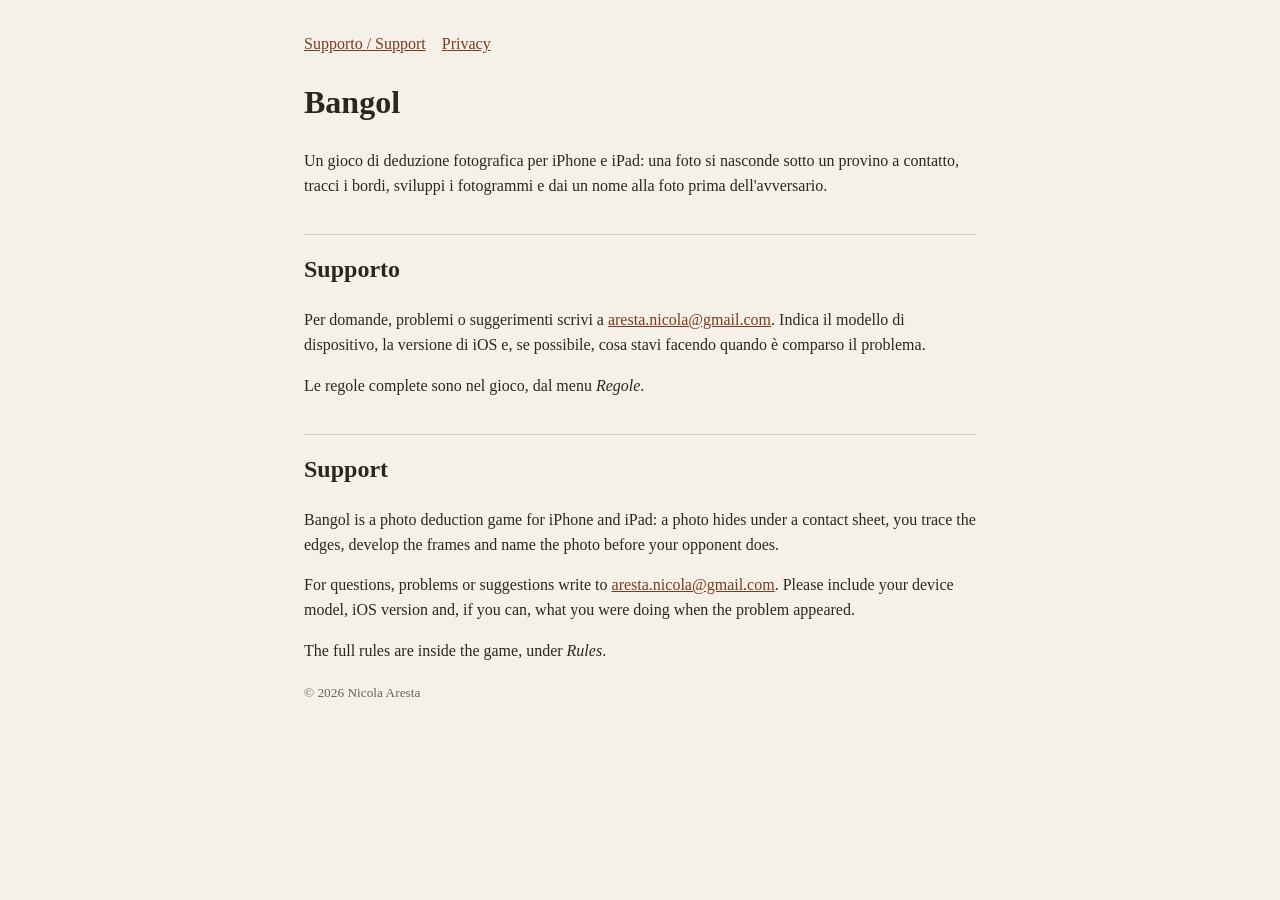
==== index.html @ 0ff01e66 "Bangol support and privacy pages" ====
<!doctype html><html lang="it"><head><meta charset="utf-8"><meta name="viewport" content="width=device-width,initial-scale=1"><title>Bangol – Supporto / Support</title><link rel="stylesheet" href="style.css"></head><body>
<nav><a href="index.html">Supporto / Support</a><a href="privacy.html">Privacy</a></nav>
<h1>Bangol</h1>
<p>Un gioco di deduzione fotografica per iPhone e iPad: una foto si nasconde sotto un provino a contatto, tracci i bordi, sviluppi i fotogrammi e dai un nome alla foto prima dell'avversario.</p>
<h2>Supporto</h2>
<p>Per domande, problemi o suggerimenti scrivi a <a href="mailto:aresta.nicola@gmail.com?subject=Bangol">aresta.nicola@gmail.com</a>. Indica il modello di dispositivo, la versione di iOS e, se possibile, cosa stavi facendo quando è comparso il problema.</p>
<p>Le regole complete sono nel gioco, dal menu <em>Regole</em>.</p>
<h2>Support</h2>
<p>Bangol is a photo deduction game for iPhone and iPad: a photo hides under a contact sheet, you trace the edges, develop the frames and name the photo before your opponent does.</p>
<p>For questions, problems or suggestions write to <a href="mailto:aresta.nicola@gmail.com?subject=Bangol">aresta.nicola@gmail.com</a>. Please include your device model, iOS version and, if you can, what you were doing when the problem appeared.</p>
<p>The full rules are inside the game, under <em>Rules</em>.</p>
<p><small>© 2026 Nicola Aresta</small></p>
</body></html>
---- style.css ----
body{max-width:42rem;margin:2rem auto;padding:0 1rem;font-family:-apple-system,Georgia,serif;line-height:1.55;color:#2b2622;background:#f6f1e8}
h1,h2{font-weight:600}h2{margin-top:2.2rem;border-top:1px solid #d9cfc0;padding-top:1rem}
a{color:#7a3b1e}nav a{margin-right:1rem}small{color:#6b625a}
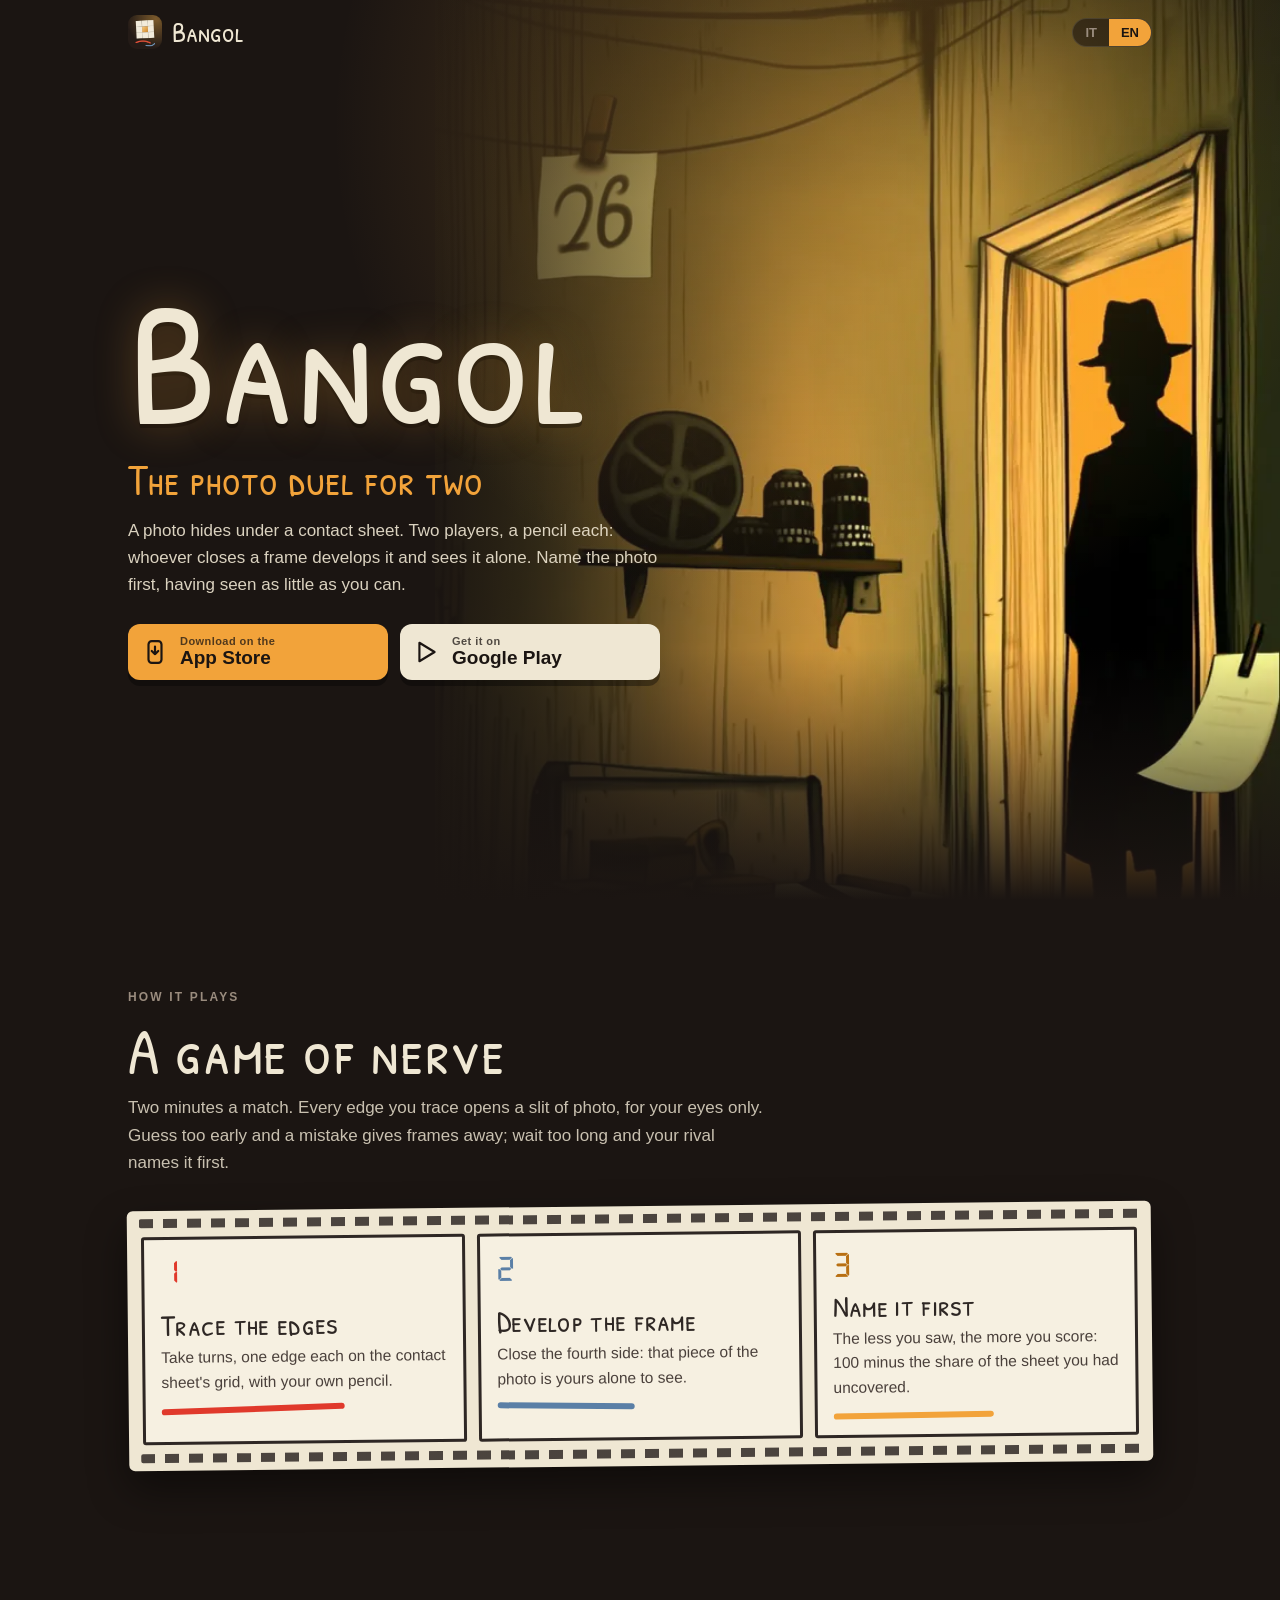
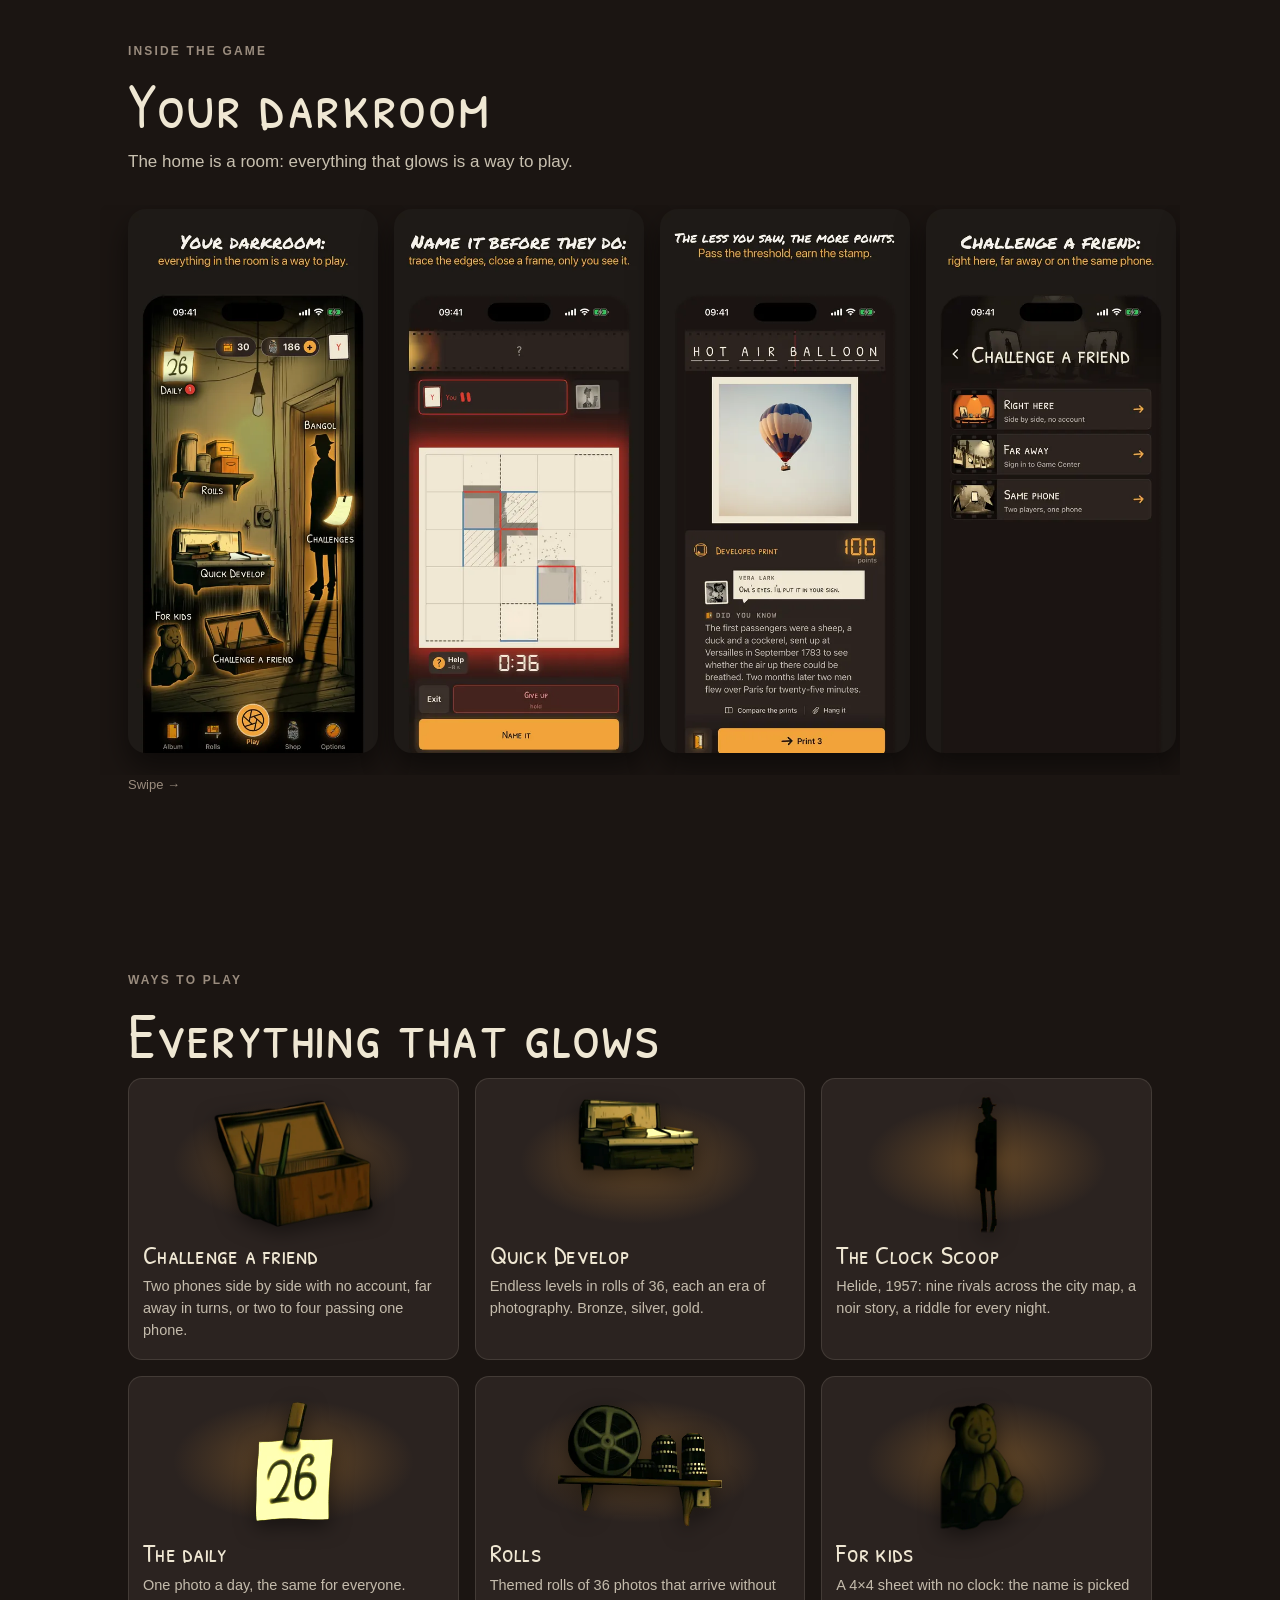
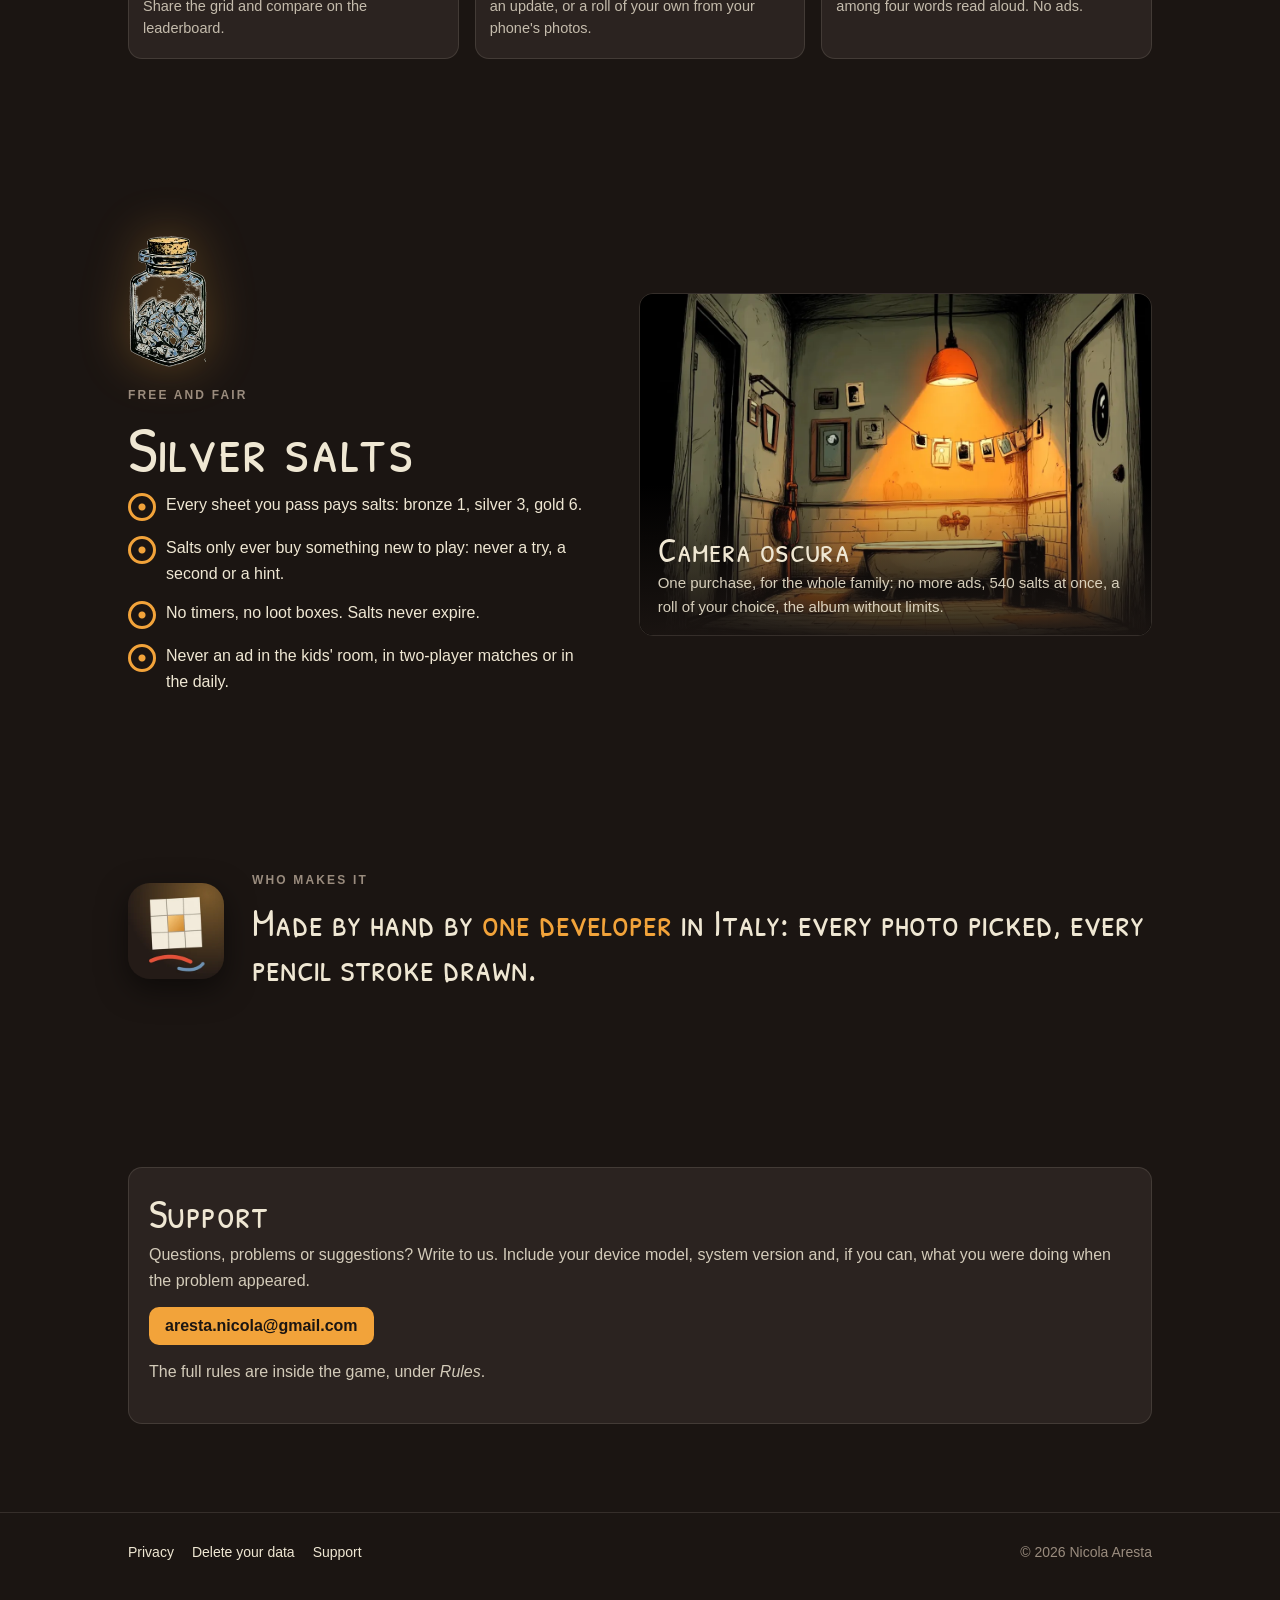
==== commit 934e82a8: "Redesign the site in the game's darkroom style: a landing page, the same look for every page Co-Auth" ====
--- a/index.html
+++ b/index.html
@@ -1,13 +1,211 @@
-<!doctype html><html lang="it"><head><meta charset="utf-8"><meta name="viewport" content="width=device-width,initial-scale=1"><title>Bangol – Supporto / Support</title><link rel="stylesheet" href="style.css"></head><body>
-<nav><a href="index.html">Supporto / Support</a><a href="privacy.html">Privacy</a></nav>
-<h1>Bangol</h1>
-<p>Un gioco di deduzione fotografica per iPhone e iPad: una foto si nasconde sotto un provino a contatto, tracci i bordi, sviluppi i fotogrammi e dai un nome alla foto prima dell'avversario.</p>
-<h2>Supporto</h2>
-<p>Per domande, problemi o suggerimenti scrivi a <a href="mailto:aresta.nicola@gmail.com?subject=Bangol">aresta.nicola@gmail.com</a>. Indica il modello di dispositivo, la versione di iOS e, se possibile, cosa stavi facendo quando è comparso il problema.</p>
-<p>Le regole complete sono nel gioco, dal menu <em>Regole</em>.</p>
-<h2>Support</h2>
-<p>Bangol is a photo deduction game for iPhone and iPad: a photo hides under a contact sheet, you trace the edges, develop the frames and name the photo before your opponent does.</p>
-<p>For questions, problems or suggestions write to <a href="mailto:aresta.nicola@gmail.com?subject=Bangol">aresta.nicola@gmail.com</a>. Please include your device model, iOS version and, if you can, what you were doing when the problem appeared.</p>
-<p>The full rules are inside the game, under <em>Rules</em>.</p>
-<p><small>© 2026 Nicola Aresta</small></p>
-</body></html>
+<!doctype html>
+<html lang="it">
+<head>
+<meta charset="utf-8">
+<meta name="viewport" content="width=device-width,initial-scale=1,viewport-fit=cover">
+<title>Bangol – Il duello foto a due</title>
+<meta name="description" content="Bangol: una foto sotto un provino a contatto, due giocatori, una matita a testa. Nominala per primo, vedendone il meno possibile. Per iPhone, iPad e Android.">
+<meta name="theme-color" content="#1B1512">
+<meta property="og:title" content="Bangol – Il duello foto a due">
+<meta property="og:description" content="Una foto sotto un provino a contatto: nominala per primo, vedendone il meno possibile.">
+<meta property="og:image" content="https://nicobass86.github.io/bangol-site/img/og.jpg">
+<meta property="og:type" content="website">
+<meta name="twitter:card" content="summary_large_image">
+<meta name="apple-itunes-app" content="app-id=6811360804">
+<link rel="icon" type="image/png" href="favicon.png">
+<link rel="apple-touch-icon" href="apple-touch-icon.png">
+<link rel="preload" href="fonts/PatrickHandSC-Regular.woff2" as="font" type="font/woff2" crossorigin>
+<link rel="stylesheet" href="style.css">
+<script>
+// Italian first; an English browser, #en or the switch shows the English.
+(function () {
+  var en = location.hash === "#en";
+  try { var s = localStorage.getItem("lang"); if (s) en = s === "en"; else if (!en) en = !/^it\b/i.test(navigator.language || "it"); } catch (e) {}
+  if (en) { document.documentElement.classList.add("en"); document.documentElement.lang = "en"; }
+})();
+function setLang(l) {
+  document.documentElement.classList.toggle("en", l === "en");
+  document.documentElement.lang = l;
+  try { localStorage.setItem("lang", l); } catch (e) {}
+}
+</script>
+</head>
+<body class="i18n">
+
+<header class="top">
+  <div class="wrap">
+    <a class="brand" href="#"><img src="img/icon.webp" alt="" width="34" height="34">Bangol</a>
+    <div class="lang" role="group" aria-label="Lingua / Language">
+      <button type="button" data-l="it" onclick="setLang('it')">IT</button>
+      <button type="button" data-l="en" onclick="setLang('en')">EN</button>
+    </div>
+  </div>
+</header>
+
+<main>
+<section class="hero" aria-labelledby="title">
+  <div class="art" role="img" aria-label="La stanza di Bangol: una camera oscura disegnata a matita, con la lampada accesa"></div>
+  <div class="glow" aria-hidden="true"></div>
+  <div class="wrap">
+    <h1 id="title">Bangol</h1>
+    <p class="tagline"><span lang="it">Il duello foto a due</span><span lang="en">The photo duel for two</span></p>
+    <p class="lede">
+      <span lang="it">Una foto si nasconde sotto un provino a contatto. Due giocatori, una matita a testa: chi chiude un fotogramma lo sviluppa e lo vede solo lui. Dai un nome alla foto per primo, avendone visto il meno possibile.</span>
+      <span lang="en">A photo hides under a contact sheet. Two players, a pencil each: whoever closes a frame develops it and sees it alone. Name the photo first, having seen as little as you can.</span>
+    </p>
+    <div class="stores">
+      <a class="store amber" href="https://apps.apple.com/app/id6811360804">
+        <svg viewBox="0 0 24 24" aria-hidden="true"><rect x="6" y="2" width="12" height="20" rx="3" fill="none" stroke="currentColor" stroke-width="2"/><path d="M12 7v7m-3-3 3 3 3-3" fill="none" stroke="currentColor" stroke-width="2" stroke-linecap="round" stroke-linejoin="round"/></svg>
+        <span><small lang="it">Scarica su</small><small lang="en">Download on the</small><b>App Store</b></span>
+      </a>
+      <a class="store" href="https://play.google.com/store/apps/details?id=com.nixare.bangol">
+        <svg viewBox="0 0 24 24" aria-hidden="true"><path d="M5 3.5v17l14-8.5z" fill="none" stroke="currentColor" stroke-width="2" stroke-linejoin="round"/></svg>
+        <span><small lang="it">Disponibile su</small><small lang="en">Get it on</small><b>Google Play</b></span>
+      </a>
+    </div>
+  </div>
+</section>
+
+<section id="come" aria-labelledby="how">
+  <div class="wrap">
+    <p class="kicker"><span lang="it">Come si gioca</span><span lang="en">How it plays</span></p>
+    <h2 class="section-title" id="how"><span lang="it">Un gioco di nervi</span><span lang="en">A game of nerve</span></h2>
+    <p class="section-lede">
+      <span lang="it">Due minuti a partita. Ogni lato che tracci apre una fessura di foto, solo per i tuoi occhi. Tenta troppo presto e un errore regala fotogrammi; aspetta troppo e la nomina prima l'altro.</span>
+      <span lang="en">Two minutes a match. Every edge you trace opens a slit of photo, for your eyes only. Guess too early and a mistake gives frames away; wait too long and your rival names it first.</span>
+    </p>
+    <div class="sheet">
+      <ol class="frames" role="list" style="list-style:none;margin:0;padding:0">
+        <li class="frame"><span class="n" aria-hidden="true">1</span><div>
+          <h3><span lang="it">Traccia i lati</span><span lang="en">Trace the edges</span></h3>
+          <p><span lang="it">A turno, un lato a testa sulla griglia del provino, con la tua matita.</span><span lang="en">Take turns, one edge each on the contact sheet's grid, with your own pencil.</span></p>
+          <span class="mark r" aria-hidden="true"></span></div></li>
+        <li class="frame"><span class="n" aria-hidden="true">2</span><div>
+          <h3><span lang="it">Sviluppa il fotogramma</span><span lang="en">Develop the frame</span></h3>
+          <p><span lang="it">Chiudi il quarto lato: quel pezzo di foto lo vedi solo tu.</span><span lang="en">Close the fourth side: that piece of the photo is yours alone to see.</span></p>
+          <span class="mark b" aria-hidden="true"></span></div></li>
+        <li class="frame"><span class="n" aria-hidden="true">3</span><div>
+          <h3><span lang="it">Nominala per primo</span><span lang="en">Name it first</span></h3>
+          <p><span lang="it">Meno hai visto, più fai punti: 100 meno la quota di foglio che avevi scoperto.</span><span lang="en">The less you saw, the more you score: 100 minus the share of the sheet you had uncovered.</span></p>
+          <span class="mark a" aria-hidden="true"></span></div></li>
+      </ol>
+    </div>
+  </div>
+</section>
+
+<section aria-labelledby="look">
+  <div class="wrap">
+    <p class="kicker"><span lang="it">Dentro il gioco</span><span lang="en">Inside the game</span></p>
+    <h2 class="section-title" id="look"><span lang="it">La tua camera oscura</span><span lang="en">Your darkroom</span></h2>
+    <p class="section-lede"><span lang="it">La home è una stanza: ogni cosa che brilla è un modo di giocare.</span><span lang="en">The home is a room: everything that glows is a way to play.</span></p>
+    <div class="strip" lang="it" tabindex="0" aria-label="Schermate">
+      <figure><img src="img/shot_it_1.webp" alt="La home: la camera oscura, ogni oggetto un modo di giocare" width="460" height="1000" loading="lazy"></figure>
+      <figure><img src="img/shot_it_3.webp" alt="Una partita: il provino, i lati tracciati, l'orologio" width="460" height="1000" loading="lazy"></figure>
+      <figure><img src="img/shot_it_5.webp" alt="Il risultato: la foto svelata e il punteggio" width="460" height="1000" loading="lazy"></figure>
+      <figure><img src="img/shot_it_2.webp" alt="Sfida un amico: qui accanto, a distanza, stesso telefono" width="460" height="1000" loading="lazy"></figure>
+      <figure><img src="img/shot_it_4.webp" alt="Sviluppo rapido: livelli senza fine in rullini da 36" width="460" height="1000" loading="lazy"></figure>
+      <figure><img src="img/shot_it_6.webp" alt="La storia: la mappa di Helide, nove rivali" width="460" height="1000" loading="lazy"></figure>
+      <figure><img src="img/shot_it_7.webp" alt="Per i piccoli: nessun orologio, quattro parole" width="460" height="1000" loading="lazy"></figure>
+      <figure><img src="img/shot_it_8.webp" alt="Il registro: stampe, record, giorni di fila" width="460" height="1000" loading="lazy"></figure>
+    </div>
+    <div class="strip" lang="en" tabindex="0" aria-label="Screenshots">
+      <figure><img src="img/shot_en_1.webp" alt="The home: the darkroom, every object a way to play" width="460" height="1000" loading="lazy"></figure>
+      <figure><img src="img/shot_en_3.webp" alt="A match: the contact sheet, traced edges, the clock" width="460" height="1000" loading="lazy"></figure>
+      <figure><img src="img/shot_en_5.webp" alt="The result: the photo revealed and the score" width="460" height="1000" loading="lazy"></figure>
+      <figure><img src="img/shot_en_2.webp" alt="Challenge a friend: right here, far away, same phone" width="460" height="1000" loading="lazy"></figure>
+      <figure><img src="img/shot_en_4.webp" alt="Quick Develop: endless levels in rolls of 36" width="460" height="1000" loading="lazy"></figure>
+      <figure><img src="img/shot_en_6.webp" alt="The story: the map of Helide, nine rivals" width="460" height="1000" loading="lazy"></figure>
+      <figure><img src="img/shot_en_7.webp" alt="For kids: no clock, four words" width="460" height="1000" loading="lazy"></figure>
+      <figure><img src="img/shot_en_8.webp" alt="The register: prints, records, streaks" width="460" height="1000" loading="lazy"></figure>
+    </div>
+    <p class="strip-hint" aria-hidden="true"><span lang="it">Scorri →</span><span lang="en">Swipe →</span></p>
+  </div>
+</section>
+
+<section aria-labelledby="modes">
+  <div class="wrap">
+    <p class="kicker"><span lang="it">I modi di giocare</span><span lang="en">Ways to play</span></p>
+    <h2 class="section-title" id="modes"><span lang="it">Ogni cosa che brilla</span><span lang="en">Everything that glows</span></h2>
+    <div class="modes">
+      <article class="mode"><div class="pic"><img src="img/obj_friend.webp" alt="" loading="lazy"></div>
+        <h3><span lang="it">Sfida un amico</span><span lang="en">Challenge a friend</span></h3>
+        <p><span lang="it">Due telefoni fianco a fianco senza account, a distanza a turni, o da due a quattro passandovi il telefono.</span><span lang="en">Two phones side by side with no account, far away in turns, or two to four passing one phone.</span></p></article>
+      <article class="mode"><div class="pic"><img src="img/obj_quick_glow.webp" alt="" loading="lazy"></div>
+        <h3><span lang="it">Sviluppo rapido</span><span lang="en">Quick Develop</span></h3>
+        <p><span lang="it">Livelli senza fine in rullini da 36, ognuno un'epoca della fotografia. Bronzo, argento, oro.</span><span lang="en">Endless levels in rolls of 36, each an era of photography. Bronze, silver, gold.</span></p></article>
+      <article class="mode"><div class="pic"><img src="img/obj_story.webp" alt="" loading="lazy"></div>
+        <h3><span lang="it">Lo scoop dell'Orologio</span><span lang="en">The Clock Scoop</span></h3>
+        <p><span lang="it">Helide, 1957: nove rivali sulla mappa della città, una storia noir, un indovinello per ogni notte.</span><span lang="en">Helide, 1957: nine rivals across the city map, a noir story, a riddle for every night.</span></p></article>
+      <article class="mode"><div class="pic"><img src="img/obj_daily.webp" alt="" loading="lazy"></div>
+        <h3><span lang="it">La giornaliera</span><span lang="en">The daily</span></h3>
+        <p><span lang="it">Una foto al giorno, uguale per tutti. Condividi la griglia e confrontati sulla classifica.</span><span lang="en">One photo a day, the same for everyone. Share the grid and compare on the leaderboard.</span></p></article>
+      <article class="mode"><div class="pic"><img src="img/obj_rullini.webp" alt="" loading="lazy"></div>
+        <h3><span lang="it">Rullini</span><span lang="en">Rolls</span></h3>
+        <p><span lang="it">Rullini a tema da 36 foto che arrivano senza aggiornamento, o un rullino tuo con le foto del telefono.</span><span lang="en">Themed rolls of 36 photos that arrive without an update, or a roll of your own from your phone's photos.</span></p></article>
+      <article class="mode"><div class="pic"><img src="img/obj_kids.webp" alt="" loading="lazy"></div>
+        <h3><span lang="it">Per i piccoli</span><span lang="en">For kids</span></h3>
+        <p><span lang="it">Un foglio 4×4 senza orologio: il nome si sceglie fra quattro parole lette ad alta voce. Niente pubblicità.</span><span lang="en">A 4×4 sheet with no clock: the name is picked among four words read aloud. No ads.</span></p></article>
+    </div>
+  </div>
+</section>
+
+<section aria-labelledby="fair">
+  <div class="wrap fair">
+    <div>
+      <img class="jar" src="img/salt.webp" alt="" width="80" loading="lazy">
+      <p class="kicker"><span lang="it">Gratis e onesto</span><span lang="en">Free and fair</span></p>
+      <h2 class="section-title" id="fair"><span lang="it">Sali d'argento</span><span lang="en">Silver salts</span></h2>
+      <ul>
+        <li><span><span lang="it">Ogni foglio passato paga in sali: bronzo 1, argento 3, oro 6.</span><span lang="en">Every sheet you pass pays salts: bronze 1, silver 3, gold 6.</span></span></li>
+        <li><span><span lang="it">I sali comprano solo qualcosa di nuovo da giocare: mai un tentativo, un secondo o un aiuto.</span><span lang="en">Salts only ever buy something new to play: never a try, a second or a hint.</span></span></li>
+        <li><span><span lang="it">Niente timer, niente loot box. I sali non scadono mai.</span><span lang="en">No timers, no loot boxes. Salts never expire.</span></span></li>
+        <li><span><span lang="it">Mai pubblicità nella stanza dei piccoli, nelle partite a due e nella giornaliera.</span><span lang="en">Never an ad in the kids' room, in two-player matches or in the daily.</span></span></li>
+      </ul>
+    </div>
+    <figure class="door">
+      <img src="img/darkroom.webp" alt="La Camera oscura: la lampada rossa accesa sulle stampe ad asciugare" width="1200" height="800" loading="lazy">
+      <figcaption>
+        <h3>Camera oscura</h3>
+        <p><span lang="it">Un acquisto solo, per tutta la famiglia: niente più pubblicità, 540 sali subito, un rullino a scelta, l'album senza limiti.</span><span lang="en">One purchase, for the whole family: no more ads, 540 salts at once, a roll of your choice, the album without limits.</span></p>
+      </figcaption>
+    </figure>
+  </div>
+</section>
+
+<section aria-labelledby="maker">
+  <div class="wrap maker">
+    <img src="img/icon.webp" alt="" width="96" height="96" loading="lazy">
+    <div>
+      <p class="kicker" id="maker"><span lang="it">Chi lo fa</span><span lang="en">Who makes it</span></p>
+      <blockquote>
+        <span lang="it">Fatto a mano da <span class="hl">uno sviluppatore solo</span>, in Italia: ogni foto scelta, ogni tratto a matita.</span>
+        <span lang="en">Made by hand by <span class="hl">one developer</span> in Italy: every photo picked, every pencil stroke drawn.</span>
+      </blockquote>
+    </div>
+  </div>
+</section>
+
+<section id="supporto" aria-labelledby="support">
+  <div class="wrap">
+    <div class="card">
+      <h2 id="support"><span lang="it">Supporto</span><span lang="en">Support</span></h2>
+      <p><span lang="it">Domande, problemi o suggerimenti? Scrivici. Indica il modello del dispositivo, la versione del sistema e, se puoi, cosa stavi facendo quando è comparso il problema.</span><span lang="en">Questions, problems or suggestions? Write to us. Include your device model, system version and, if you can, what you were doing when the problem appeared.</span></p>
+      <p><a class="mail" href="mailto:aresta.nicola@gmail.com?subject=Bangol">aresta.nicola@gmail.com</a></p>
+      <p><span lang="it">Le regole complete sono nel gioco, dal menu <em>Regole</em>.</span><span lang="en">The full rules are inside the game, under <em>Rules</em>.</span></p>
+    </div>
+  </div>
+</section>
+</main>
+
+<footer>
+  <div class="wrap">
+    <nav aria-label="Pagine / Pages">
+      <a href="privacy.html">Privacy</a>
+      <a href="delete-data.html"><span lang="it">Cancellare i dati</span><span lang="en">Delete your data</span></a>
+      <a href="#supporto"><span lang="it">Supporto</span><span lang="en">Support</span></a>
+    </nav>
+    <span>© 2026 Nicola Aresta</span>
+  </div>
+</footer>
+</body>
+</html>
--- a/style.css
+++ b/style.css
@@ -1,3 +1,164 @@
-body{max-width:42rem;margin:2rem auto;padding:0 1rem;font-family:-apple-system,Georgia,serif;line-height:1.55;color:#2b2622;background:#f6f1e8}
-h1,h2{font-weight:600}h2{margin-top:2.2rem;border-top:1px solid #d9cfc0;padding-top:1rem}
-a{color:#7a3b1e}nav a{margin-right:1rem}small{color:#6b625a}
+/* Bangol — the site dressed as the game: the darkroom's black, the photo paper, the one amber
+   safelight, the grease pencils. Fonts are the app's own (SIL OFL, see fonts/OFL.txt). */
+@font-face{font-family:"Patrick Hand SC";src:url(fonts/PatrickHandSC-Regular.woff2) format("woff2");font-display:swap}
+@font-face{font-family:"DSEG7";src:url(fonts/DSEG7Classic-Bold.woff2) format("woff2");font-display:swap}
+
+:root{
+  --darkroom:#1B1512; --tray:#2B2320; --tray-2:#352B27; --sheet:#EFE7D3; --exposed:#2E2724;
+  --safelight:#F2A33A; --muted:#9A8C7E; --red:#E0392B; --blue:#5A7FA6; --silver:#C0C7CE;
+  --line:rgba(239,231,211,.12); --gutter:16px; --radius:14px;
+  --marker:"Patrick Hand SC","Marker Felt","Comic Sans MS",cursive;
+  --sans:-apple-system,BlinkMacSystemFont,"Segoe UI",Roboto,"Helvetica Neue",Arial,sans-serif;
+  color-scheme:dark;
+}
+*{box-sizing:border-box}
+html{-webkit-text-size-adjust:100%;scroll-behavior:smooth}
+body{margin:0;background:var(--darkroom);color:var(--sheet);font:16px/1.6 var(--sans);overflow-x:hidden}
+img{max-width:100%;height:auto;display:block}
+a{color:var(--safelight)}
+h1,h2,h3{font-family:var(--marker);font-weight:400;line-height:1.05;letter-spacing:.01em;margin:0}
+.wrap{max-width:1080px;margin:0 auto;padding:0 var(--gutter)}
+.kicker{font-size:12px;font-weight:700;letter-spacing:.18em;text-transform:uppercase;color:var(--muted);margin:0 0 10px}
+
+/* Language: Italian first; the switch (or an English browser) shows the English. */
+html:not(.en) .i18n [lang=en]{display:none}
+html.en .i18n [lang=it]{display:none}
+
+/* Top bar */
+.top{position:absolute;inset:0 0 auto 0;z-index:5}
+.top .wrap,.page-top .wrap{display:flex;align-items:center;justify-content:space-between;height:64px;gap:12px}
+.brand{display:flex;align-items:center;gap:10px;color:var(--sheet);text-decoration:none;font:28px var(--marker)}
+.brand img{width:34px;height:34px;border-radius:9px}
+.lang{display:inline-flex;border:1px solid var(--line);border-radius:999px;overflow:hidden;background:rgba(27,21,18,.6)}
+.lang button{all:unset;cursor:pointer;padding:6px 12px;font:600 13px var(--sans);color:var(--muted)}
+html:not(.en) .lang [data-l=it],html.en .lang [data-l=en]{background:var(--safelight);color:var(--darkroom)}
+.lang button:focus-visible{outline:2px solid var(--safelight);outline-offset:-2px}
+
+/* Hero: the room, the lamp lit */
+.hero{position:relative;min-height:100svh;display:flex;align-items:flex-end;overflow:hidden;isolation:isolate}
+.hero .art{position:absolute;inset:0;z-index:-2;background:url(img/room.webp) center 22%/cover no-repeat}
+.hero::before{content:"";position:absolute;inset:0;z-index:-1;
+  background:linear-gradient(180deg,rgba(27,21,18,.55) 0%,rgba(27,21,18,0) 18%,rgba(27,21,18,.1) 40%,rgba(27,21,18,.9) 66%,var(--darkroom) 100%)}
+.glow{position:absolute;z-index:-1;width:80vmax;height:80vmax;left:42%;top:12%;transform:translate(-50%,-50%);
+  background:radial-gradient(closest-side,rgba(242,163,58,.30),rgba(242,163,58,0));pointer-events:none;animation:breathe 6s ease-in-out infinite}
+@keyframes breathe{50%{opacity:.55}}
+.hero .wrap{padding-top:96px;padding-bottom:48px;width:100%}
+.hero h1{font-size:clamp(88px,26vw,176px);color:var(--sheet);text-shadow:0 0 40px rgba(242,163,58,.35),0 4px 0 rgba(0,0,0,.35)}
+.tagline{font:clamp(28px,7vw,42px)/1.1 var(--marker);color:var(--safelight);margin:4px 0 14px}
+.lede{max-width:34rem;font-size:17px;color:rgba(239,231,211,.9);margin:0 0 26px}
+.stores{display:flex;flex-wrap:wrap;gap:12px}
+.store{display:inline-flex;align-items:center;gap:12px;flex:1 1 200px;max-width:260px;padding:11px 18px 11px 14px;border-radius:12px;text-decoration:none;
+  background:var(--sheet);color:var(--darkroom);box-shadow:0 6px 0 rgba(0,0,0,.35);transition:transform .15s ease,box-shadow .15s ease}
+.store:hover{transform:translateY(-2px);box-shadow:0 8px 0 rgba(0,0,0,.35)}
+.store:active{transform:translateY(2px);box-shadow:0 3px 0 rgba(0,0,0,.35)}
+.store.amber{background:var(--safelight)}
+.store svg{width:26px;height:26px;flex:none}
+.store small{display:block;font:600 11px/1.1 var(--sans);letter-spacing:.04em;opacity:.75}
+.store b{display:block;font:700 19px/1.15 var(--sans)}
+.store:focus-visible{outline:3px solid var(--sheet);outline-offset:3px}
+
+/* Sections */
+section{padding:64px 0}
+.section-title{font-size:clamp(42px,10vw,64px);margin-bottom:10px}
+.section-lede{max-width:40rem;color:rgba(239,231,211,.82);margin:0 0 30px;font-size:17px}
+
+/* How it plays: three frames of a contact sheet */
+.sheet{background:var(--sheet);color:var(--exposed);border-radius:6px;padding:26px 14px 26px;position:relative;
+  box-shadow:0 18px 40px rgba(0,0,0,.45);transform:rotate(-.6deg)}
+.sheet::before,.sheet::after{content:"";position:absolute;left:12px;right:12px;height:9px;
+  background:repeating-linear-gradient(90deg,var(--exposed) 0 14px,transparent 14px 24px);opacity:.85;border-radius:2px}
+.sheet::before{top:8px}.sheet::after{bottom:8px}
+.frames{display:grid;gap:12px;grid-template-columns:1fr}
+.frame{border:3px solid var(--exposed);border-radius:3px;padding:16px;background:#F6F0E1;display:grid;grid-template-columns:auto 1fr;gap:14px;align-items:start}
+.frame .n{font:24px/1 "DSEG7",monospace;color:var(--red);padding-top:4px}
+.frame h3{font-size:30px;color:var(--exposed);margin-bottom:4px}
+.frame p{margin:0;font-size:15.5px;color:#4a403b}
+.frame:nth-child(2) .n{color:var(--blue)}
+.frame:nth-child(3) .n{color:#b86f12}
+.mark{display:block;height:6px;border-radius:6px;margin-top:12px}
+.mark.r{width:64%;background:var(--red);transform:rotate(-1.5deg)}.mark.b{width:48%;background:var(--blue);transform:rotate(1deg)}.mark.a{width:56%;background:var(--safelight);transform:rotate(-.5deg)}
+
+/* Screens strip */
+.strip{display:flex;gap:16px;overflow-x:auto;scroll-snap-type:x mandatory;padding:4px var(--gutter) 22px;margin:0 calc(-1 * var(--gutter));
+  scrollbar-width:thin;scrollbar-color:var(--tray-2) transparent;-webkit-overflow-scrolling:touch}
+.strip figure{margin:0;flex:0 0 auto;width:min(62vw,250px);scroll-snap-align:center}
+.strip img{width:100%;height:auto;aspect-ratio:1320/2868;border-radius:18px;background:var(--tray);box-shadow:0 14px 30px rgba(0,0,0,.5)}
+.strip:focus-visible{outline:2px solid var(--safelight);outline-offset:4px}
+.strip-hint{font-size:13px;color:var(--muted);margin:0}
+
+/* Modes: the objects of the room */
+.modes{display:grid;grid-template-columns:repeat(2,minmax(0,1fr));gap:12px}
+.mode{background:var(--tray);border:1px solid var(--line);border-radius:var(--radius);padding:14px 14px 18px;display:flex;flex-direction:column;gap:8px;position:relative;overflow:hidden}
+.mode .pic{height:112px;display:flex;align-items:flex-end;justify-content:center;position:relative}
+.mode .pic::before{content:"";position:absolute;inset:6% 10%;background:radial-gradient(closest-side,rgba(242,163,58,.30),transparent)}
+.mode .pic img{max-height:112px;max-width:100%;width:auto;position:relative;object-fit:contain;filter:brightness(1.2) drop-shadow(0 6px 10px rgba(0,0,0,.5))}
+.mode h3{font-size:26px;color:var(--sheet)}
+.mode p{margin:0;font-size:14.5px;color:rgba(239,231,211,.78);line-height:1.5}
+
+/* Fair */
+.fair{display:grid;gap:26px;align-items:center}
+.fair ul{list-style:none;margin:0;padding:0;display:grid;gap:14px}
+.fair li{display:grid;grid-template-columns:26px 1fr;gap:12px;align-items:start;font-size:16px}
+.fair li::before{content:"";width:22px;height:22px;margin-top:1px;border-radius:50%;border:3px solid var(--safelight);
+  background:radial-gradient(circle,var(--safelight) 0 3px,transparent 4px)}
+.jar{width:80px;margin:0 0 18px;filter:drop-shadow(0 0 24px rgba(242,163,58,.35))}
+.door{border-radius:var(--radius);overflow:hidden;position:relative;border:1px solid var(--line);margin:0}
+.door img{width:100%;aspect-ratio:3/2;object-fit:cover}
+.door figcaption{position:absolute;left:0;right:0;bottom:0;padding:48px 18px 16px;background:linear-gradient(transparent,rgba(27,21,18,.95))}
+.door h3{font-size:34px}
+.door p{margin:2px 0 0;color:rgba(239,231,211,.88);font-size:15px}
+
+/* Maker and support */
+.maker{display:grid;gap:18px;align-items:center}
+.maker img{width:96px;border-radius:22px;box-shadow:0 10px 30px rgba(0,0,0,.5)}
+.maker blockquote{margin:0;font:clamp(28px,6.5vw,38px)/1.2 var(--marker);color:var(--sheet)}
+.maker blockquote .hl{color:var(--safelight)}
+.card{background:var(--tray);border:1px solid var(--line);border-radius:var(--radius);padding:24px 20px}
+.card h2{font-size:40px;margin-bottom:8px}
+.card p{margin:0 0 14px;color:rgba(239,231,211,.86)}
+.mail{display:inline-block;font:700 16px var(--sans);color:var(--darkroom);background:var(--safelight);padding:10px 16px;border-radius:10px;text-decoration:none;overflow-wrap:anywhere}
+.mail:focus-visible{outline:3px solid var(--sheet);outline-offset:3px}
+
+/* Footer */
+footer{border-top:1px solid var(--line);padding:28px 0 40px;color:var(--muted);font-size:14px}
+footer .wrap{display:flex;flex-wrap:wrap;gap:14px 22px;align-items:center;justify-content:space-between}
+footer nav{display:flex;flex-wrap:wrap;gap:8px 18px}
+footer a{color:var(--sheet);text-decoration:none}
+footer a:hover{color:var(--safelight)}
+
+/* Text pages: privacy, deletion, the store link */
+.page-top{border-bottom:1px solid var(--line);background:linear-gradient(180deg,rgba(242,163,58,.10),transparent)}
+.page-top nav{display:flex;gap:16px;font-size:14px}
+.page-top nav a{color:var(--sheet);text-decoration:none}
+.page-top nav a:hover,.page-top nav a[aria-current]{color:var(--safelight)}
+.doc{max-width:46rem;margin:28px auto 56px;padding:0 var(--gutter)}
+.paper{background:var(--sheet);color:#2b2622;border-radius:8px;padding:26px 20px 14px;box-shadow:0 18px 40px rgba(0,0,0,.45)}
+.paper + .paper{margin-top:24px}
+.paper h1{font-size:clamp(38px,9vw,52px);color:var(--exposed);margin:0 0 6px}
+.paper h2{font-size:30px;color:var(--exposed);margin:26px 0 6px;padding-top:14px;border-top:1px dashed rgba(46,39,36,.25)}
+.paper p,.paper li{font-size:16px;line-height:1.65}
+.paper a{color:#9a4f0c}
+.paper small{color:#6b625a}
+.paper .stores{margin:18px 0 10px}
+
+@media (min-width:720px){
+  :root{--gutter:28px}
+  section{padding:88px 0}
+  .frames{grid-template-columns:repeat(3,1fr)}
+  .frame{grid-template-columns:1fr}
+  .modes{grid-template-columns:repeat(3,minmax(0,1fr));gap:16px}
+  .mode .pic{height:140px}.mode .pic img{max-height:140px}
+  .fair{grid-template-columns:1fr 1.1fr;gap:44px}
+  .maker{grid-template-columns:auto 1fr;gap:28px}
+  .hero{align-items:center}
+  .hero .art{left:34%;background-position:center 22%}
+  .hero::before{background:linear-gradient(90deg,var(--darkroom) 32%,rgba(27,21,18,.55) 50%,rgba(27,21,18,0) 72%),
+    linear-gradient(180deg,rgba(27,21,18,.45) 0%,transparent 22%,transparent 72%,var(--darkroom) 100%)}
+  .glow{left:66%;top:14%}
+  .paper{padding:40px 44px 24px}
+}
+@media (prefers-reduced-motion:reduce){
+  html{scroll-behavior:auto}
+  .glow{animation:none}
+  .store{transition:none}
+}
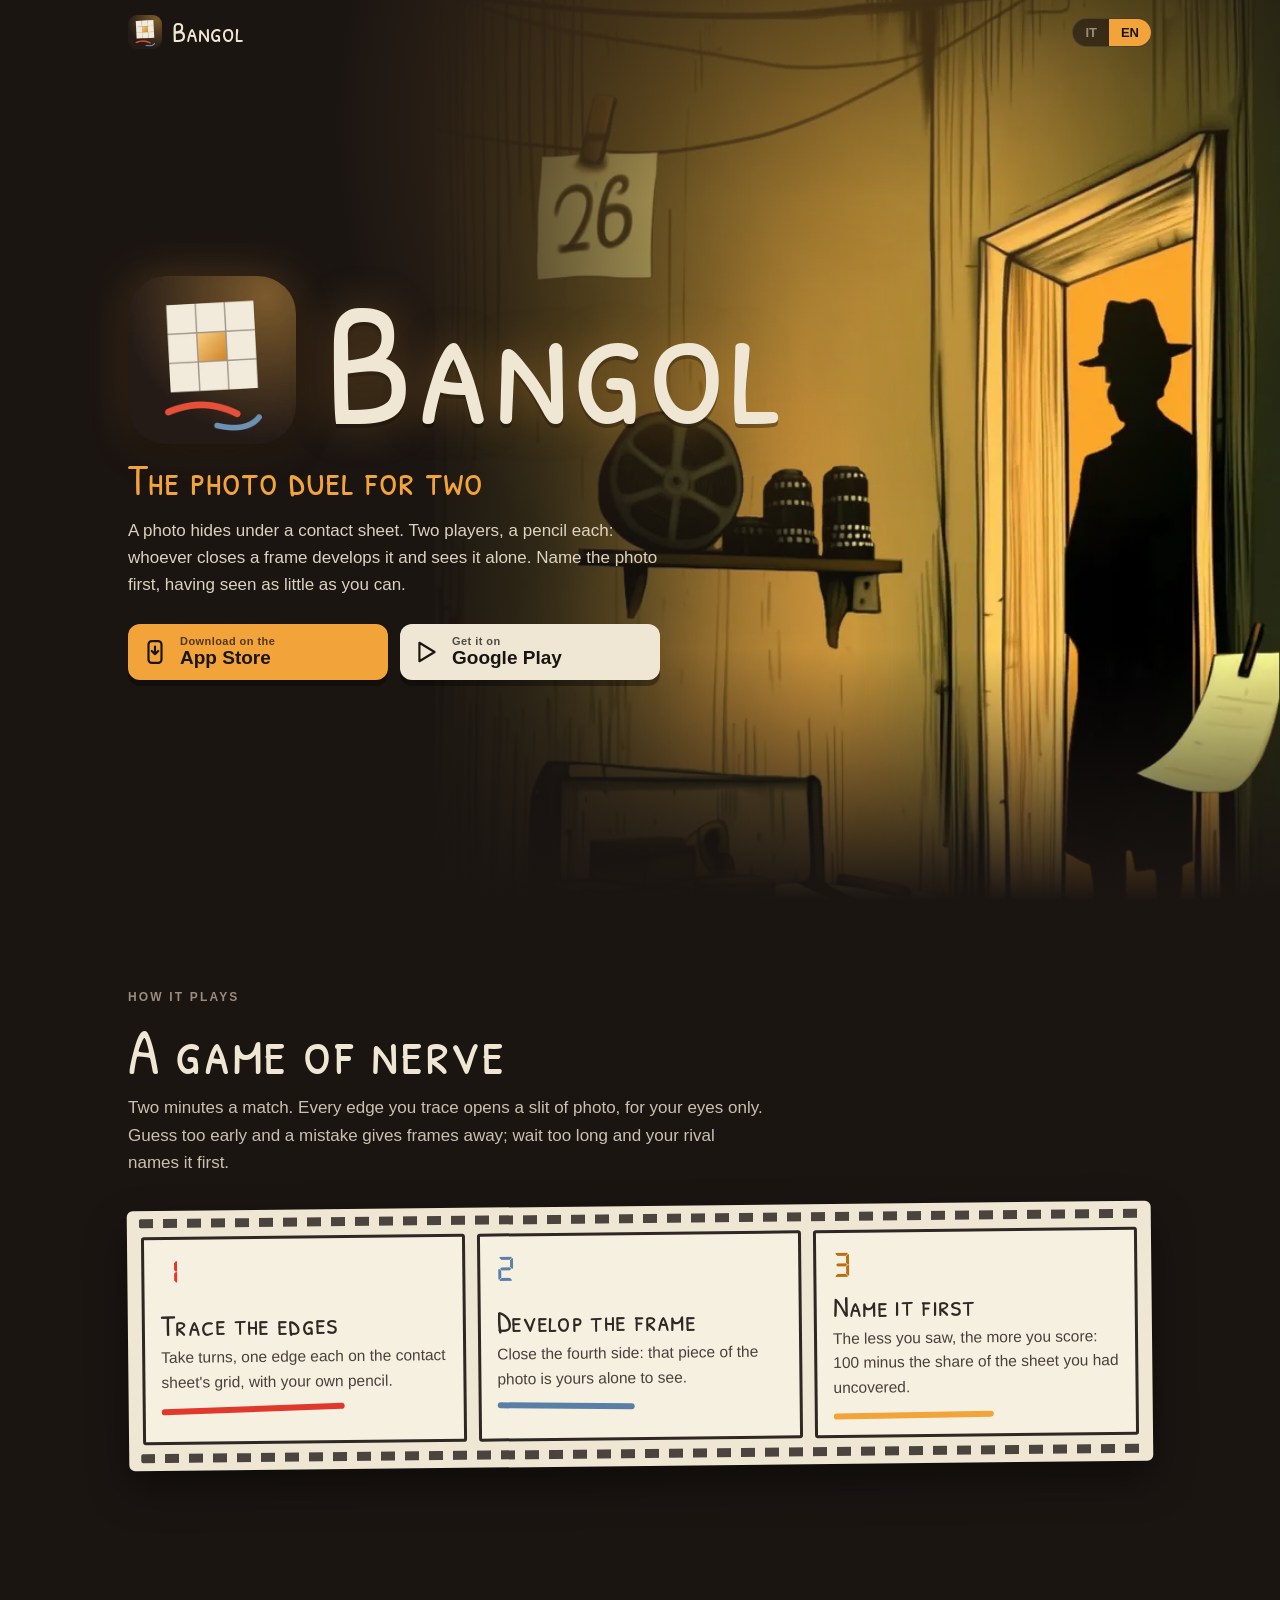
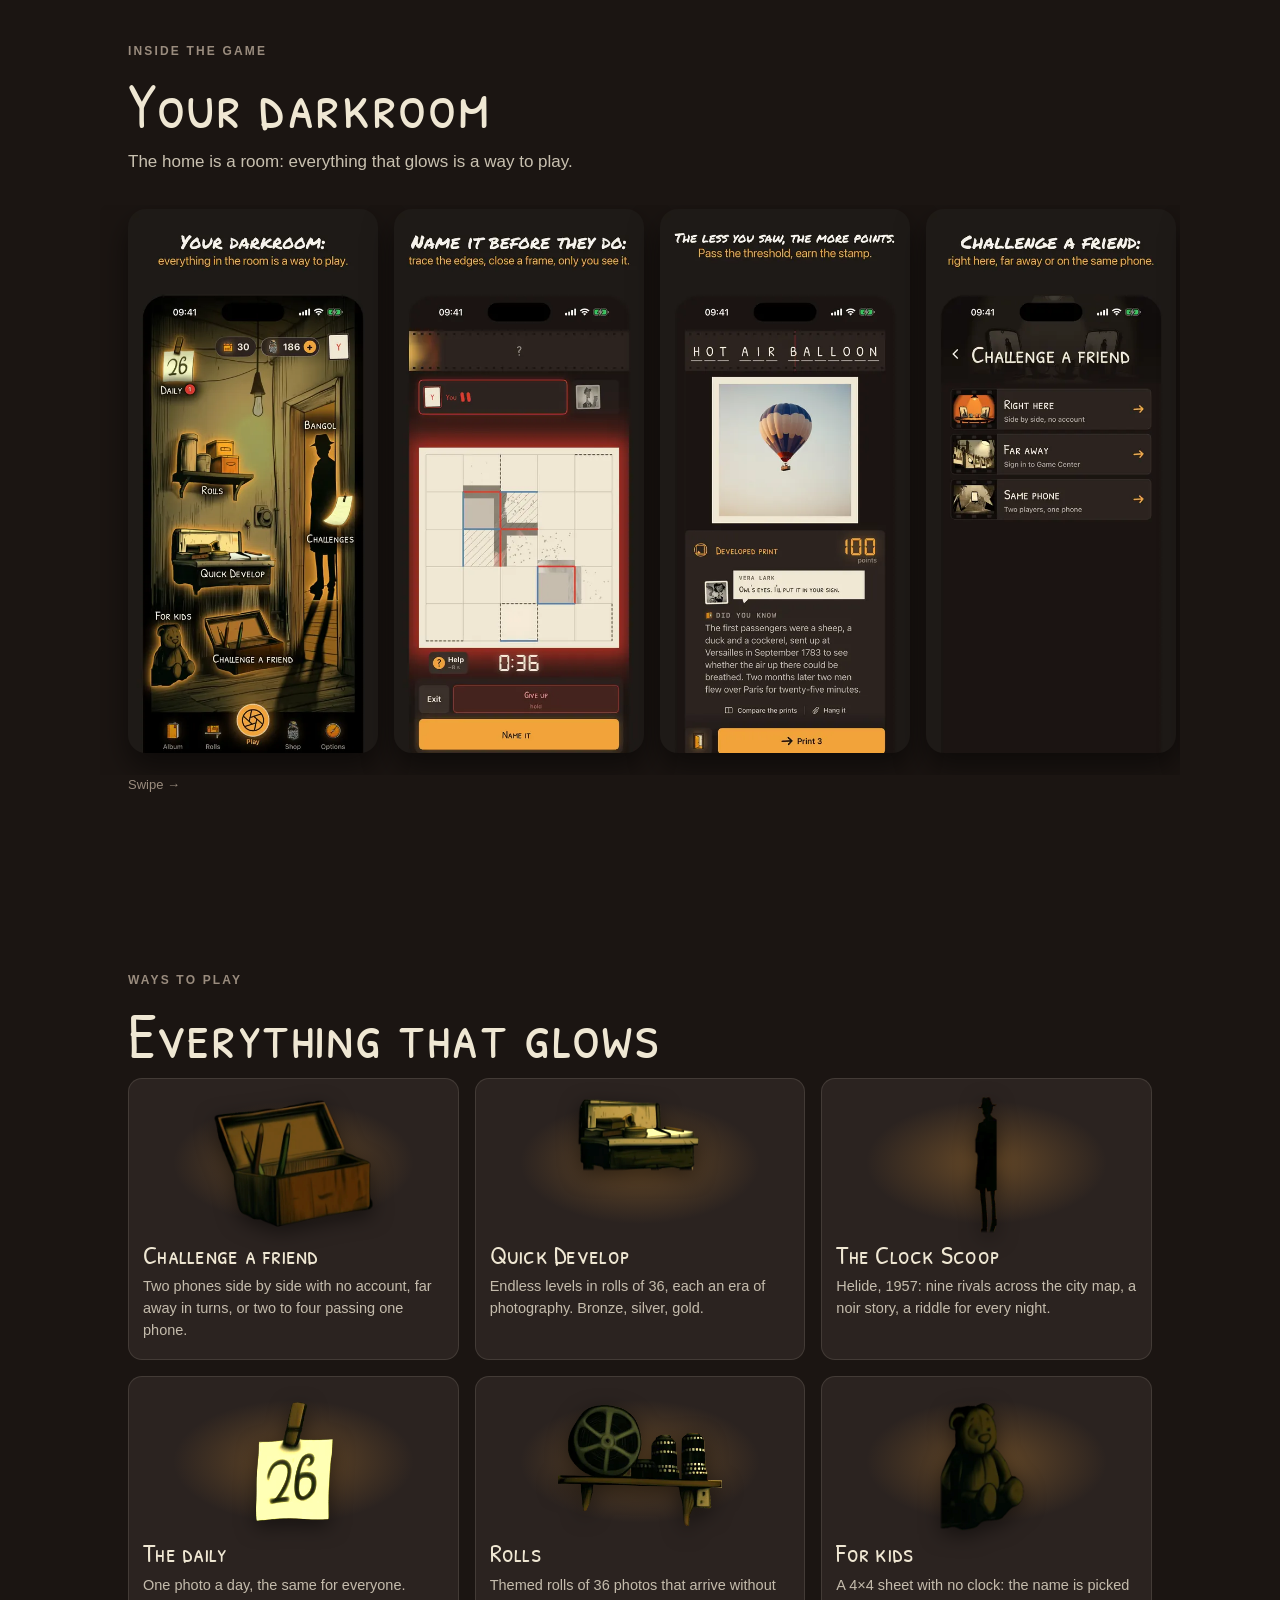
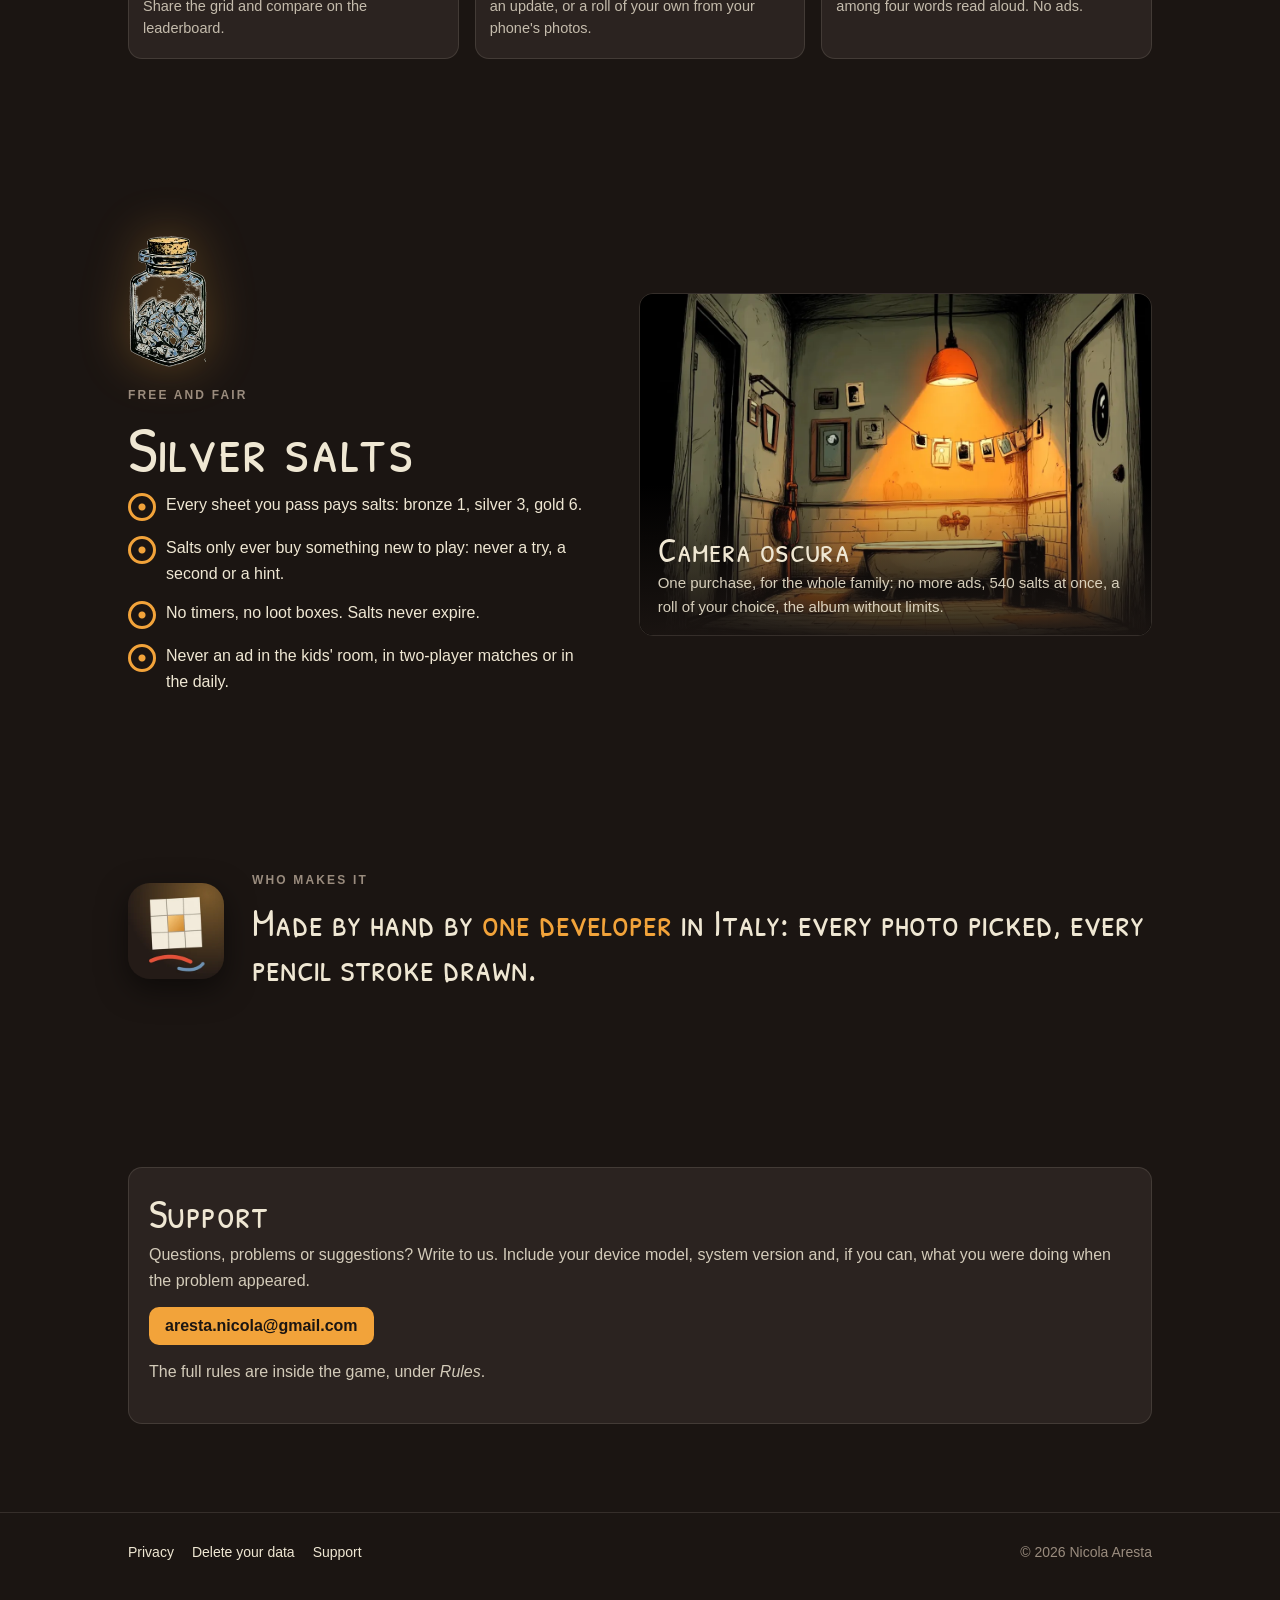
==== commit 49b69fac: "Landing: the app's icon, large, at the left of the title Co-Authored-By: Claude Opus 5.5 <noreply@an" ====
--- a/index.html
+++ b/index.html
@@ -47,7 +47,7 @@
   <div class="art" role="img" aria-label="La stanza di Bangol: una camera oscura disegnata a matita, con la lampada accesa"></div>
   <div class="glow" aria-hidden="true"></div>
   <div class="wrap">
-    <h1 id="title">Bangol</h1>
+    <div class="title-row"><img class="app-icon" src="img/icon-hero.webp" alt="" width="192" height="192"><h1 id="title">Bangol</h1></div>
     <p class="tagline"><span lang="it">Il duello foto a due</span><span lang="en">The photo duel for two</span></p>
     <p class="lede">
       <span lang="it">Una foto si nasconde sotto un provino a contatto. Due giocatori, una matita a testa: chi chiude un fotogramma lo sviluppa e lo vede solo lui. Dai un nome alla foto per primo, avendone visto il meno possibile.</span>
--- a/style.css
+++ b/style.css
@@ -162,3 +162,8 @@
   .glow{animation:none}
   .store{transition:none}
 }
+
+/* The app's icon at the left of the title, as on the store (10/2026). */
+.title-row{display:flex;align-items:center;gap:clamp(14px,3vw,28px)}
+.app-icon{width:clamp(64px,20vw,168px);height:auto;aspect-ratio:1;border-radius:22.5%;box-shadow:0 10px 30px rgba(0,0,0,.55),0 0 40px rgba(242,163,58,.28);flex:none}
+.title-row h1{font-size:clamp(60px,22vw,176px);min-width:0}
